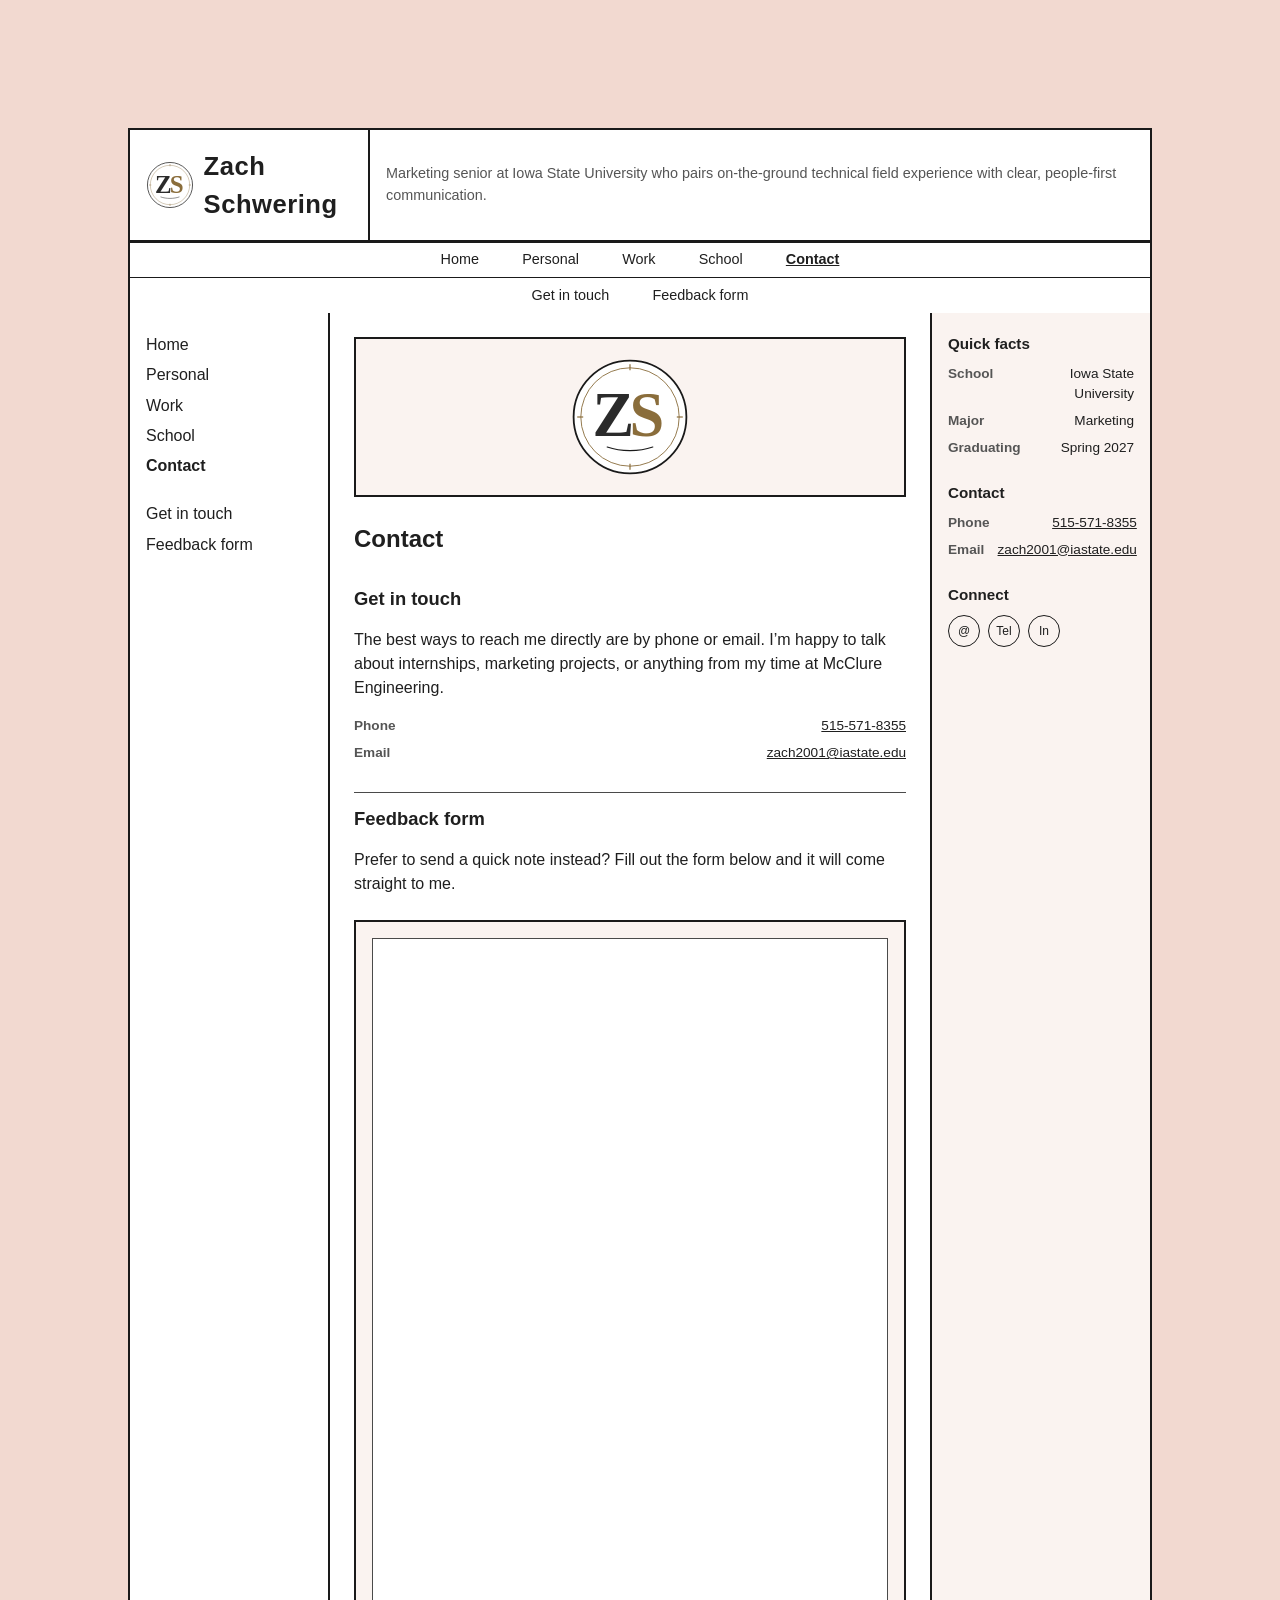
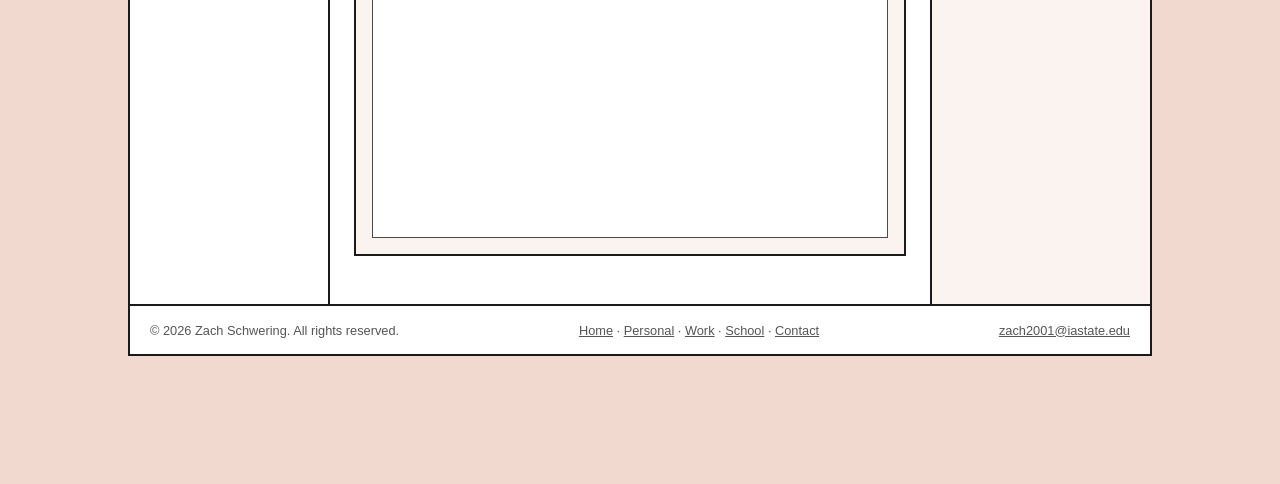
==== contact.html @ d045454f "Update and rename Contact.html to contact.html" ====
<!DOCTYPE html>
<html lang="en">
<head>
<meta charset="UTF-8">
<meta name="viewport" content="width=device-width, initial-scale=1.0">
<title>Contact &mdash; Zach Schwering</title>
<meta name="description" content="Contact Zach Schwering, Marketing senior at Iowa State University, or leave feedback via the form below.">
<link rel="icon" href="./assets/zs-monogram.svg" type="image/svg+xml">
<link rel="stylesheet" href="./style.css">
</head>
<body>

<div class="page-frame">
  <div class="layout">

    <header class="site-header">
      <div class="logo"><svg class="logo-mark" viewBox="0 0 200 200" role="img" aria-label="ZS monogram logo" xmlns="http://www.w3.org/2000/svg"><circle cx="100" cy="100" r="94" fill="#ffffff" stroke="#1a1a1a" stroke-width="3"/><circle cx="100" cy="100" r="82" fill="none" stroke="#8a6d3b" stroke-width="1.5"/><line x1="100" y1="12" x2="100" y2="22" stroke="#8a6d3b" stroke-width="2"/><line x1="100" y1="178" x2="100" y2="188" stroke="#8a6d3b" stroke-width="2"/><line x1="12" y1="100" x2="22" y2="100" stroke="#8a6d3b" stroke-width="2"/><line x1="178" y1="100" x2="188" y2="100" stroke="#8a6d3b" stroke-width="2"/><text x="72" y="132" font-family="Georgia, 'Times New Roman', serif" font-size="104" font-weight="700" fill="#1a1a1a" opacity="0.92" text-anchor="middle">Z</text><text x="128" y="132" font-family="Georgia, 'Times New Roman', serif" font-size="104" font-weight="700" fill="#8a6d3b" text-anchor="middle">S</text><path d="M62,150 C85,158 115,158 138,150" fill="none" stroke="#1a1a1a" stroke-width="2" stroke-linecap="round"/></svg> Zach Schwering</div>
      <div class="info-graphic">
        Marketing senior at Iowa State University who pairs on-the-ground
        technical field experience with clear, people-first communication.
      </div>
    </header>

    <nav class="primary-nav" data-nav="primary" aria-label="Primary"></nav>
    <nav class="secondary-nav" data-nav="secondary" aria-label="Secondary"></nav>

    <div class="content-row">

      <aside class="nav-rail">
        <nav data-nav="rail-primary" aria-label="Primary, sidebar"></nav>
        <nav data-nav="rail-secondary" aria-label="Secondary, sidebar"></nav>
      </aside>

      <main class="main-content">
        <div class="hero-image"><svg class="hero-mark" viewBox="0 0 200 200" role="img" aria-label="ZS monogram" xmlns="http://www.w3.org/2000/svg"><circle cx="100" cy="100" r="94" fill="#ffffff" stroke="#1a1a1a" stroke-width="3"/><circle cx="100" cy="100" r="82" fill="none" stroke="#8a6d3b" stroke-width="1.5"/><line x1="100" y1="12" x2="100" y2="22" stroke="#8a6d3b" stroke-width="2"/><line x1="100" y1="178" x2="100" y2="188" stroke="#8a6d3b" stroke-width="2"/><line x1="12" y1="100" x2="22" y2="100" stroke="#8a6d3b" stroke-width="2"/><line x1="178" y1="100" x2="188" y2="100" stroke="#8a6d3b" stroke-width="2"/><text x="72" y="132" font-family="Georgia, 'Times New Roman', serif" font-size="104" font-weight="700" fill="#1a1a1a" opacity="0.92" text-anchor="middle">Z</text><text x="128" y="132" font-family="Georgia, 'Times New Roman', serif" font-size="104" font-weight="700" fill="#8a6d3b" text-anchor="middle">S</text><path d="M62,150 C85,158 115,158 138,150" fill="none" stroke="#1a1a1a" stroke-width="2" stroke-linecap="round"/></svg></div>

        <h1>Contact</h1>

        <h2 id="contact-info">Get in touch</h2>
        <p>
          The best ways to reach me directly are by phone or email. I&rsquo;m
          happy to talk about internships, marketing projects, or anything
          from my time at McClure Engineering.
        </p>
        <dl class="fact-list">
          <dt>Phone</dt><dd><a href="tel:+15155718355">515&#8209;571&#8209;8355</a></dd>
          <dt>Email</dt><dd><a href="mailto:zach2001@iastate.edu">zach2001@iastate.edu</a></dd>
        </dl>

        <h2 id="feedback-form">Feedback form</h2>
        <p>
          Prefer to send a quick note instead? Fill out the form below and
          it will come straight to me.
        </p>

        <!--
          Embedded Google Form.
          Replace the src below with your own form's embed link:
          Google Forms > Send > the "<>" embed tab > copy the iframe src URL.
          Before publishing, in Form Settings > Responses, turn OFF
          "Restrict to users in [org]" and confirm access is set to
          "Anyone with the link" so it loads for visitors who are not
          signed in.
        -->
        <div class="form-embed">
          <iframe
            src="https://docs.google.com/forms/d/e/1FAIpQLSf_REPLACE_WITH_YOUR_FORM_ID/viewform?embedded=true"
            title="Contact feedback form"
            loading="lazy">
            Loading&hellip;
          </iframe>
        </div>
      </main>

      <aside class="sticky-rail">
        <section>
          <h2>Quick facts</h2>
          <dl class="fact-list">
            <dt>School</dt><dd>Iowa State University</dd>
            <dt>Major</dt><dd>Marketing</dd>
            <dt>Graduating</dt><dd>Spring 2027</dd>
          </dl>
        </section>
        <section>
          <h2>Contact</h2>
          <dl class="fact-list">
            <dt>Phone</dt><dd><a href="tel:+15155718355">515&#8209;571&#8209;8355</a></dd>
            <dt>Email</dt><dd><a href="mailto:zach2001@iastate.edu">zach2001@iastate.edu</a></dd>
          </dl>
        </section>
        <section>
          <h2>Connect</h2>
          <div class="social-icons">
            <a href="mailto:zach2001@iastate.edu" aria-label="Email">@</a>
            <a href="tel:+15155718355" aria-label="Phone">Tel</a>
            <a href="#" aria-label="LinkedIn">In</a>
          </div>
        </section>
      </aside>

    </div>

    <footer class="site-footer">
      <span>&copy; <span id="year"></span> Zach Schwering. All rights reserved.</span>
      <span><a href="index.html">Home</a> &middot; <a href="person.html">Personal</a> &middot; <a href="work.html">Work</a> &middot; <a href="school.html">School</a> &middot; <a href="contact.html">Contact</a></span>
      <span><a href="mailto:zach2001@iastate.edu">zach2001@iastate.edu</a></span>
    </footer>

  </div>
</div>

<script src="./nav.js"></script>
<script>
  document.getElementById("year").textContent = new Date().getFullYear();
</script>
</body>
</html>
---- style.css ----
/* =========================================================
   Wireframe-style layout
   - Faded salmon page background
   - 10% margin on every edge (the "body or background area")
   - Boxed layout matching: logo/infographic header, primary +
     secondary nav bars, left nav rail, hero + main content,
     right "sticky content" rail, footer
   ========================================================= */

:root {
  --salmon-bg: #f2d9d0;       /* faded salmon page background */
  --panel-bg: #ffffff;        /* content boxes */
  --line: #1a1a1a;            /* wireframe-style black rules */
  --line-soft: #4a4a4a;
  --text: #1f1f1f;
  --text-muted: #555555;
  --sticky-bg: #faf3f0;

  --edge-margin: 10%;         /* margin on each edge, as requested */
  --header-h-logo: 110px;
  --nav-h: 34px;
}

* {
  box-sizing: border-box;
}

html, body {
  margin: 0;
  padding: 0;
}

body {
  background-color: var(--salmon-bg);
  color: var(--text);
  font-family: "Helvetica Neue", Arial, sans-serif;
  line-height: 1.5;
  min-height: 100vh;
}

/* ---------------------------------------------------------
   Outer frame: 10% margin on every edge. Everything the
   wireframe labelled "Body or background area" is simply
   the visible --salmon-bg showing through this margin.
   --------------------------------------------------------- */
.page-frame {
  margin: var(--edge-margin);
  min-height: 80vh;
}

/* The bordered wireframe box itself */
.layout {
  border: 2px solid var(--line);
  background: var(--panel-bg);
  display: flex;
  flex-direction: column;
  min-height: 100%;
}

/* ---------------------------------------------------------
   Header: logo (left) + informational graphic (right),
   then primary nav row, then secondary nav row
   --------------------------------------------------------- */
.site-header {
  display: grid;
  grid-template-columns: 240px 1fr;
  border-bottom: 2px solid var(--line);
}

.logo {
  display: flex;
  align-items: center;
  justify-content: center;
  gap: 0.6rem;
  border-right: 2px solid var(--line);
  font-size: 1.6rem;
  font-weight: 700;
  letter-spacing: 0.02em;
  min-height: var(--header-h-logo);
  padding: 0.5rem 1rem;
}

.logo-mark {
  width: 48px;
  height: 48px;
  flex: none;
}

.info-graphic {
  display: flex;
  align-items: center;
  padding: 0.75rem 1rem;
  font-size: 0.9rem;
  color: var(--text-muted);
}

.primary-nav,
.secondary-nav {
  border-top: 1px solid var(--line);
  min-height: var(--nav-h);
}

.primary-nav ul,
.secondary-nav ul {
  list-style: none;
  margin: 0;
  padding: 0;
  display: flex;
  justify-content: center;
  gap: 1.5rem;
  flex-wrap: wrap;
}

.primary-nav a,
.secondary-nav a {
  display: block;
  padding: 0.4rem 0.6rem;
  color: var(--text);
  text-decoration: none;
  font-size: 0.9rem;
  border-radius: 3px;
  transition: background-color 0.15s ease, color 0.15s ease;
}

.primary-nav a:hover,
.secondary-nav a:hover,
.primary-nav a:focus-visible,
.secondary-nav a:focus-visible {
  background-color: var(--line);
  color: #ffffff;
  outline: none;
}

.primary-nav a[aria-current="page"],
.secondary-nav a[aria-current="page"] {
  font-weight: 700;
  text-decoration: underline;
}

.secondary-nav {
  font-size: 0.85rem;
  color: var(--text-muted);
}

/* ---------------------------------------------------------
   Body row: left nav rail / main content / sticky rail
   --------------------------------------------------------- */
.content-row {
  display: grid;
  grid-template-columns: 200px 1fr 220px;
  flex: 1;
}

.nav-rail {
  border-right: 2px solid var(--line);
  padding: 1.25rem 1rem;
}

.nav-rail h2 {
  font-size: 1rem;
  margin: 0 0 0.5rem;
}

.nav-rail nav + nav {
  margin-top: 1.5rem;
}

.nav-rail ul {
  list-style: none;
  margin: 0;
  padding: 0;
}

.nav-rail li + li {
  margin-top: 0.4rem;
}

.nav-rail a {
  color: var(--text);
  text-decoration: none;
}

.nav-rail a:hover,
.nav-rail a:focus-visible {
  text-decoration: underline;
}

.nav-rail a[aria-current="page"] {
  font-weight: 700;
}

/* Main content column */
.main-content {
  padding: 1.5rem;
  min-width: 0; /* allow grid child to shrink */
}

.hero-image {
  border: 2px solid var(--line);
  min-height: 160px;
  display: flex;
  align-items: center;
  justify-content: center;
  color: var(--text-muted);
  margin-bottom: 1.5rem;
  overflow: hidden;
  background: var(--sticky-bg);
}

.hero-mark {
  width: 120px;
  height: 120px;
}

.main-content h1 {
  font-size: 1.5rem;
  margin: 0 0 0.75rem;
}

.main-content p {
  max-width: 65ch;
  color: var(--text);
}

/* Right sticky rail: news, adverts, offers, site info, social */
.sticky-rail {
  border-left: 2px solid var(--line);
  background: var(--sticky-bg);
  padding: 1.25rem 1rem;
}

.sticky-rail section + section {
  margin-top: 1.5rem;
}

.sticky-rail h2 {
  font-size: 0.95rem;
  margin: 0 0 0.5rem;
}

.sticky-rail ul {
  list-style: none;
  margin: 0;
  padding: 0;
  font-size: 0.85rem;
}

.sticky-rail li + li {
  margin-top: 0.35rem;
}

.social-icons {
  display: flex;
  gap: 0.5rem;
  flex-wrap: wrap;
}

.social-icons a {
  width: 32px;
  height: 32px;
  border: 1px solid var(--line);
  border-radius: 50%;
  display: flex;
  align-items: center;
  justify-content: center;
  font-size: 0.75rem;
  color: var(--text);
  text-decoration: none;
  transition: background-color 0.15s ease, color 0.15s ease;
}

.social-icons a:hover,
.social-icons a:focus-visible {
  background-color: var(--line);
  color: #ffffff;
  outline: none;
}

/* Quick facts / contact list used in the sticky rail */
.fact-list {
  display: grid;
  grid-template-columns: auto 1fr;
  column-gap: 0.5rem;
  row-gap: 0.4rem;
  margin: 0;
  padding: 0;
  font-size: 0.85rem;
}

.fact-list dt {
  color: var(--text-muted);
  font-weight: 600;
  margin: 0;
}

.fact-list dd {
  margin: 0;
  text-align: right;
}

.fact-list a {
  color: var(--text);
}

/* Skill / strength tags */
.tag-list {
  display: flex;
  flex-wrap: wrap;
  gap: 0.5rem;
  list-style: none;
  margin: 1rem 0 0;
  padding: 0;
}

.tag-list li {
  border: 1px solid var(--line);
  padding: 0.25rem 0.6rem;
  font-size: 0.8rem;
  background: var(--sticky-bg);
}

/* Simple section heading rule used within main content */
.main-content h2 {
  font-size: 1.15rem;
  margin: 1.75rem 0 0.5rem;
  padding-top: 0.75rem;
  border-top: 1px solid var(--line-soft);
}

.main-content h2:first-of-type {
  border-top: none;
  padding-top: 0;
}

.timeline {
  margin: 0;
  padding: 0;
  list-style: none;
}

.timeline li {
  padding: 0.6rem 0;
  border-bottom: 1px solid var(--line-soft);
}

.timeline li:last-child {
  border-bottom: none;
}

.timeline .role {
  font-weight: 700;
}

.timeline .meta {
  display: block;
  font-size: 0.8rem;
  color: var(--text-muted);
}

/* ---------------------------------------------------------
   Footer
   --------------------------------------------------------- */
.site-footer {
  border-top: 2px solid var(--line);
  padding: 0.9rem 1.25rem;
  font-size: 0.8rem;
  color: var(--text-muted);
  display: flex;
  justify-content: space-between;
  flex-wrap: wrap;
  gap: 0.5rem;
}

.site-footer a {
  color: var(--text-muted);
}

/* ---------------------------------------------------------
   Mobile nav toggle (used by nav.js)
   --------------------------------------------------------- */
.nav-toggle {
  display: none;
  border: 1px solid var(--line);
  background: var(--panel-bg);
  padding: 0.4rem 0.75rem;
  font-size: 0.9rem;
  cursor: pointer;
  transition: background-color 0.15s ease, color 0.15s ease;
}

.nav-toggle:hover,
.nav-toggle:focus-visible {
  background-color: var(--line);
  color: #ffffff;
  outline: none;
}

/* ---------------------------------------------------------
   Embedded Google Form
   --------------------------------------------------------- */
.form-embed {
  border: 2px solid var(--line);
  background: var(--sticky-bg);
  padding: 1rem;
  margin: 1.5rem 0;
}

.form-embed iframe {
  width: 100%;
  min-height: 900px;
  border: 1px solid var(--line-soft);
  background: #ffffff;
  display: block;
}

/* ---------------------------------------------------------
   Responsive: collapse the three-column layout on narrow
   screens, stack the header, and turn nav lists into a
   toggled mobile menu (see nav.js for the toggle behavior)
   --------------------------------------------------------- */
@media (max-width: 900px) {
  :root {
    --edge-margin: 4%;
  }

  .content-row {
    grid-template-columns: 1fr;
  }

  .nav-rail,
  .sticky-rail {
    border-right: none;
    border-left: none;
    border-top: 2px solid var(--line);
  }

  .site-header {
    grid-template-columns: 1fr;
  }

  .logo {
    border-right: none;
    border-bottom: 2px solid var(--line);
  }

  .nav-toggle {
    display: block;
    margin: 0.5rem auto;
  }

  .primary-nav ul,
  .secondary-nav ul {
    display: none;
    flex-direction: column;
    align-items: center;
    padding: 0.5rem 0;
  }

  .primary-nav.is-open ul,
  .secondary-nav.is-open ul {
    display: flex;
  }
}
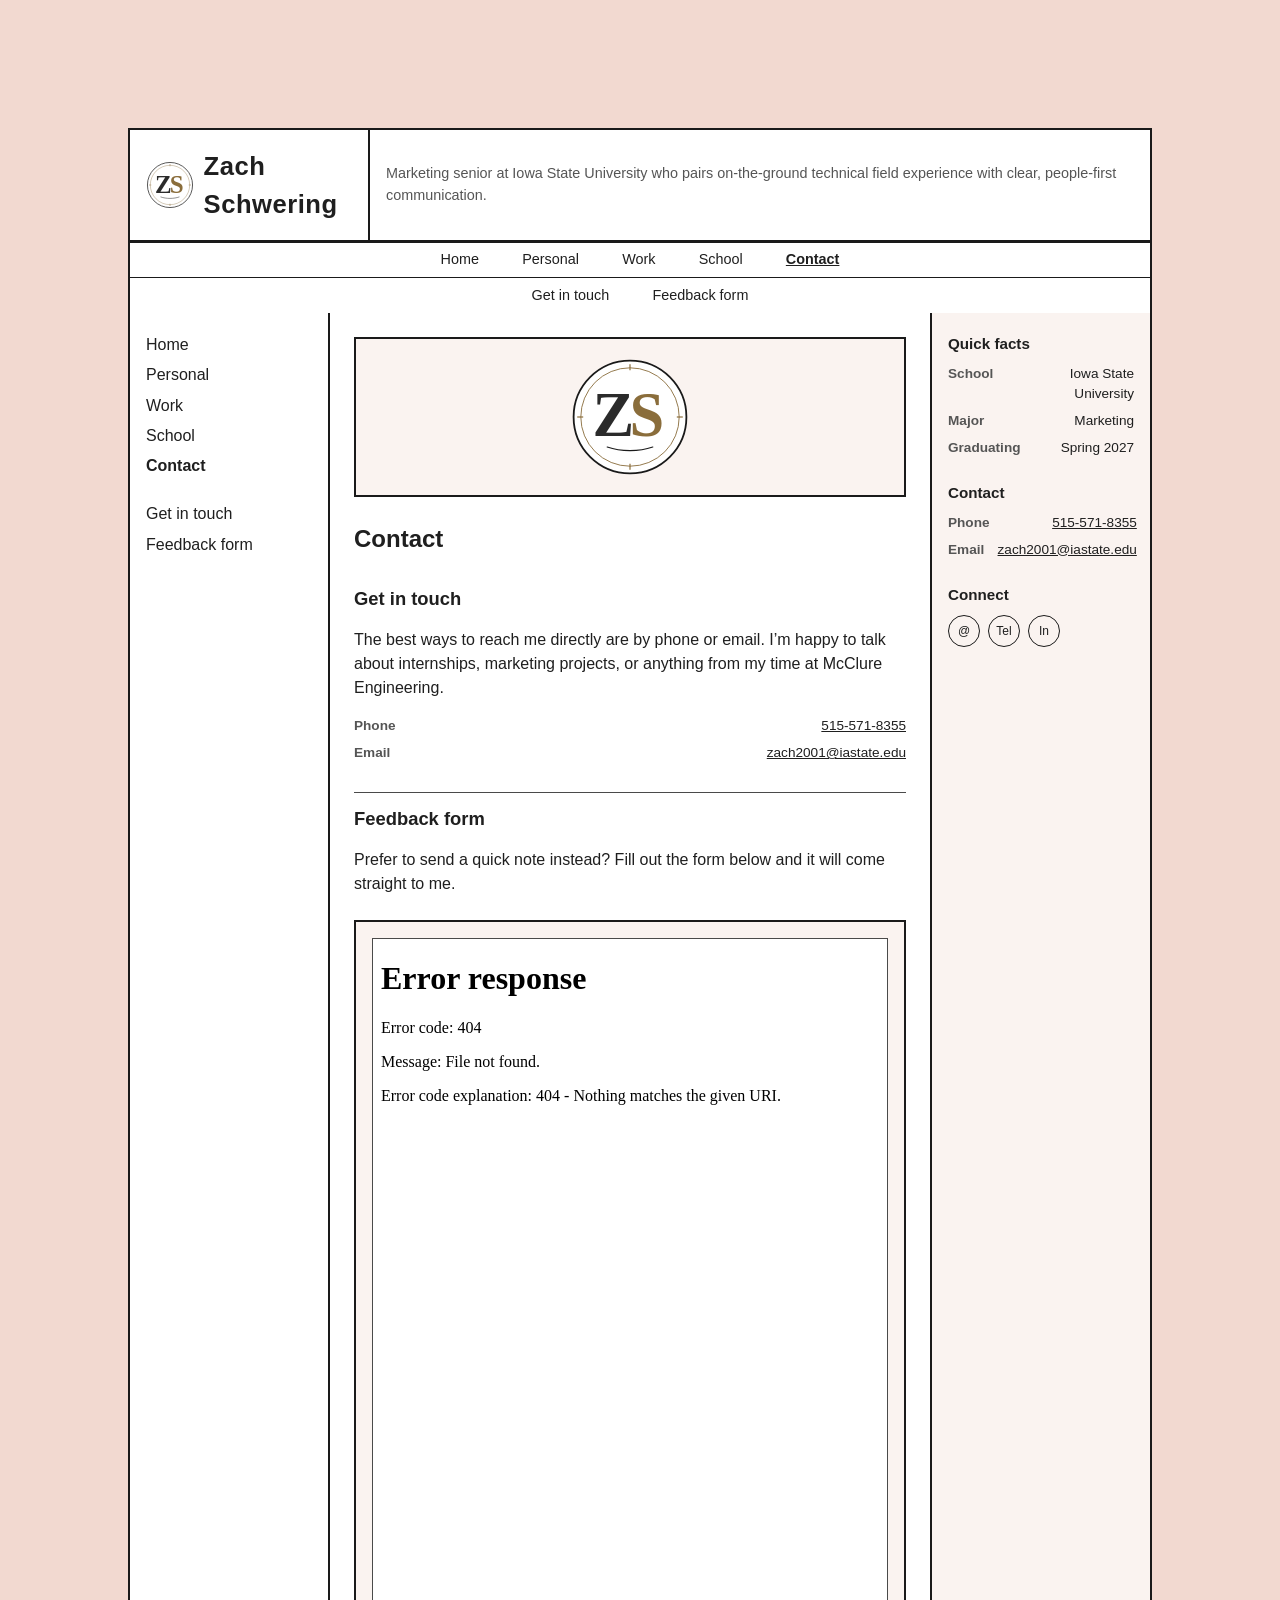
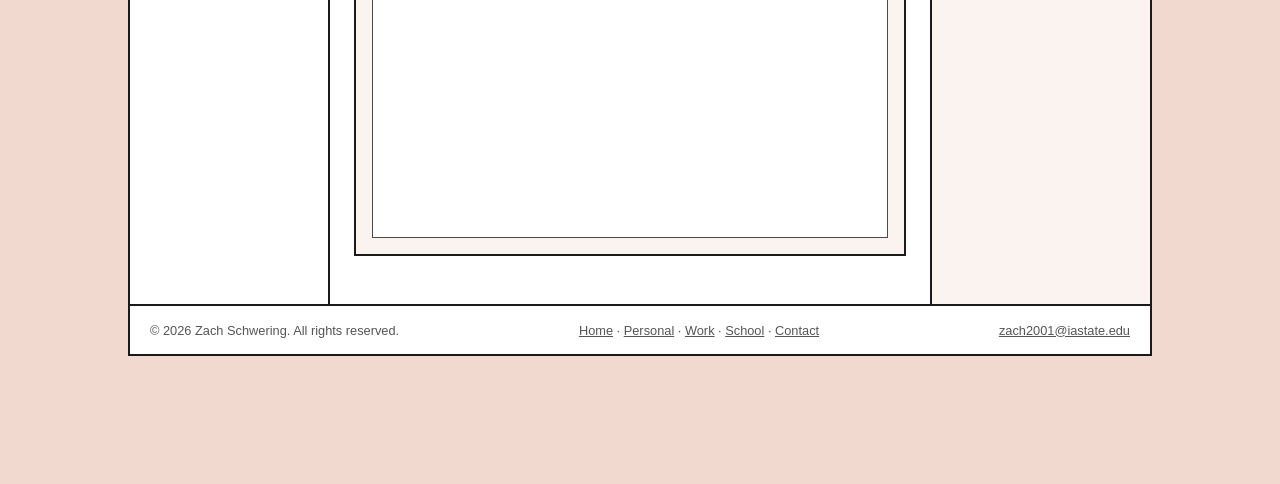
==== commit 3277a1ee: "Update contact.html" ====
--- a/contact.html
+++ b/contact.html
@@ -64,7 +64,7 @@
         -->
         <div class="form-embed">
           <iframe
-            src="https://docs.google.com/forms/d/e/1FAIpQLSf_REPLACE_WITH_YOUR_FORM_ID/viewform?embedded=true"
+            src="<https://docs.google.com/forms/d/e/1FAIpQLSeIeLna8ueIe1Ol3CAgbMucSbO8HrOFRADkz1ITKp4BqK-JnQ/viewform?embedded=true"
             title="Contact feedback form"
             loading="lazy">
             Loading&hellip;
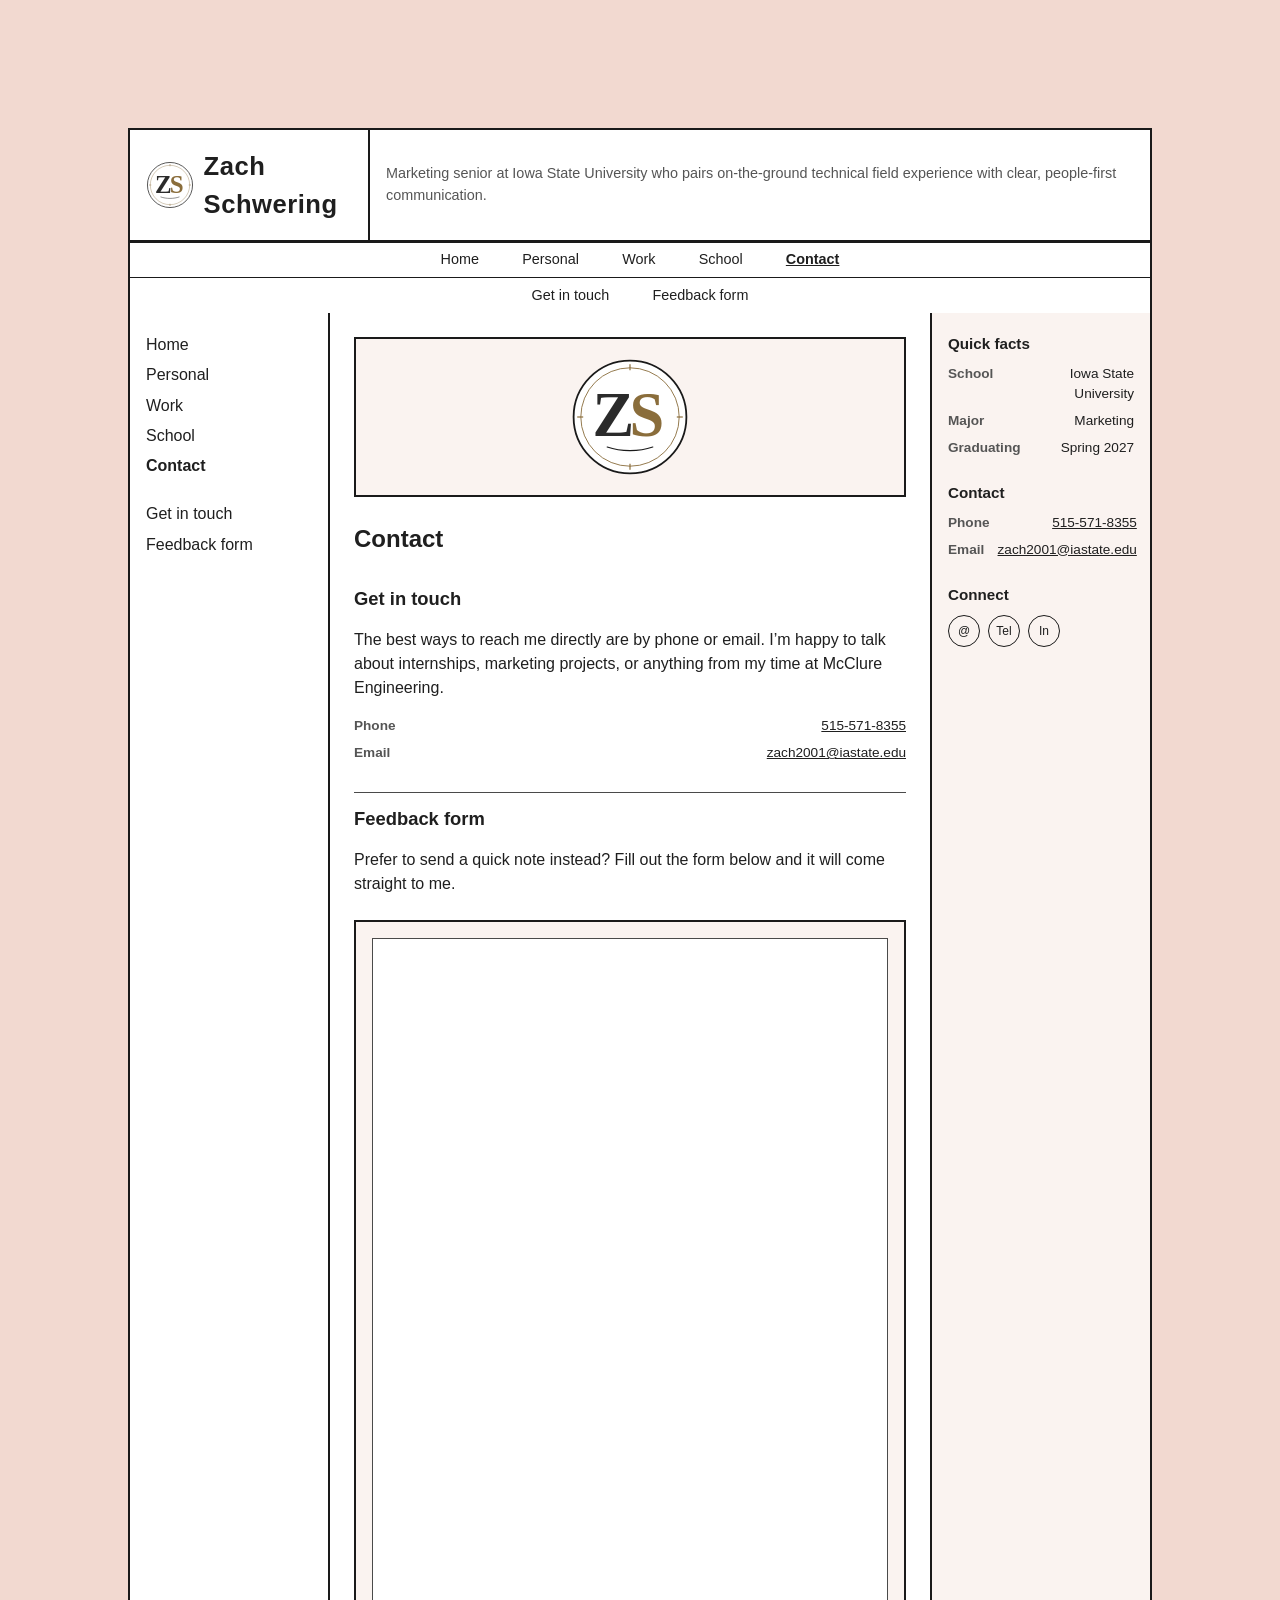
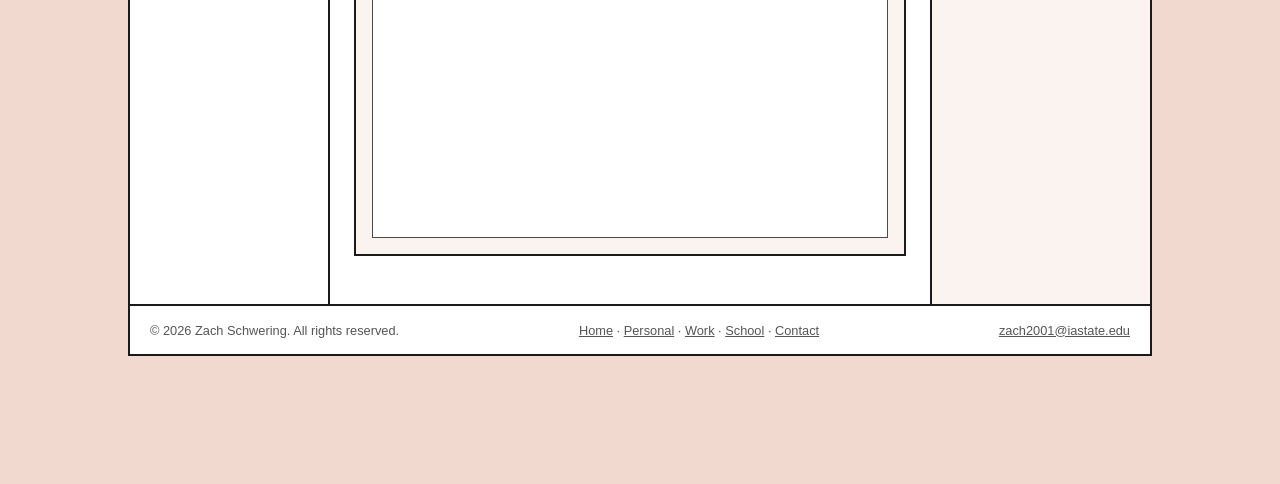
==== commit d02291b5: "Update contact.html" ====
--- a/contact.html
+++ b/contact.html
@@ -64,7 +64,7 @@
         -->
         <div class="form-embed">
           <iframe
-            src="<https://docs.google.com/forms/d/e/1FAIpQLSeIeLna8ueIe1Ol3CAgbMucSbO8HrOFRADkz1ITKp4BqK-JnQ/viewform?embedded=true"
+            src="https://docs.google.com/forms/d/e/1FAIpQLSeIeLna8ueIe1Ol3CAgbMucSbO8HrOFRADkz1ITKp4BqK-JnQ/viewform?embedded=true"
             title="Contact feedback form"
             loading="lazy">
             Loading&hellip;
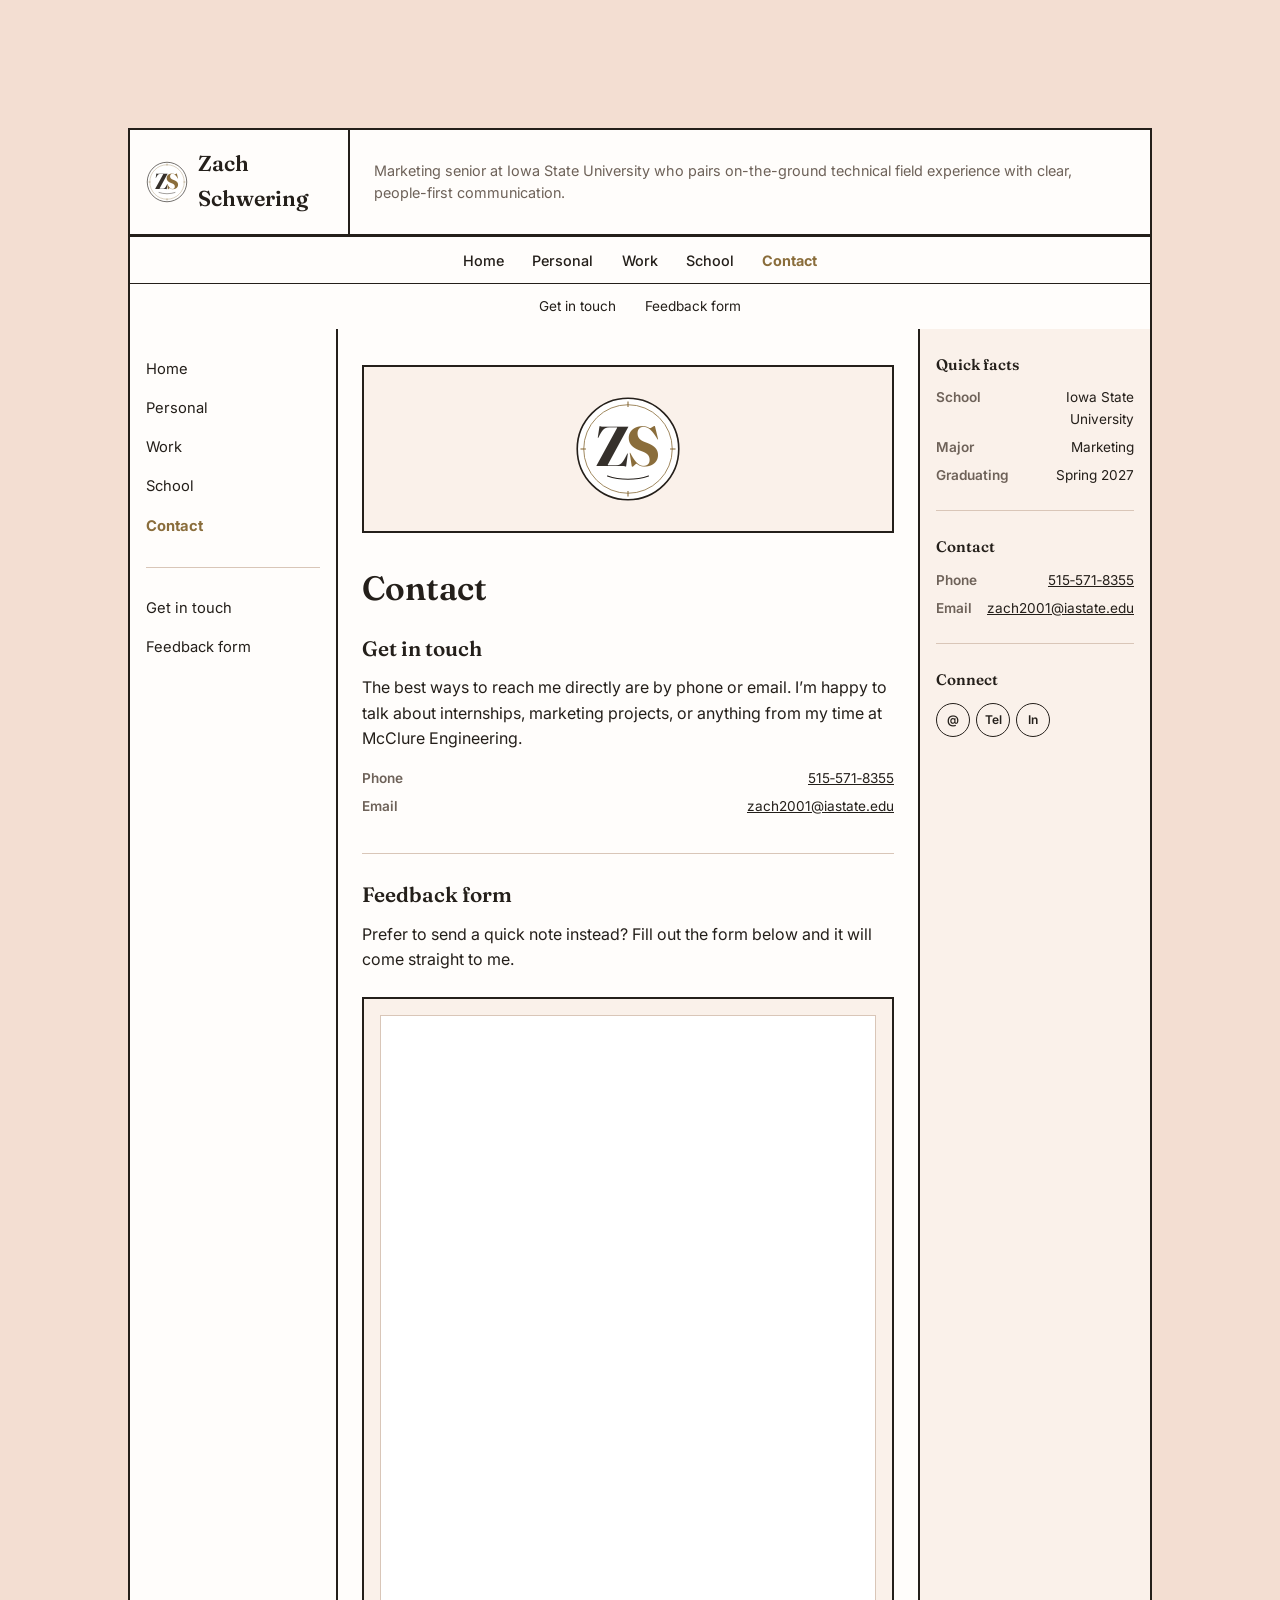
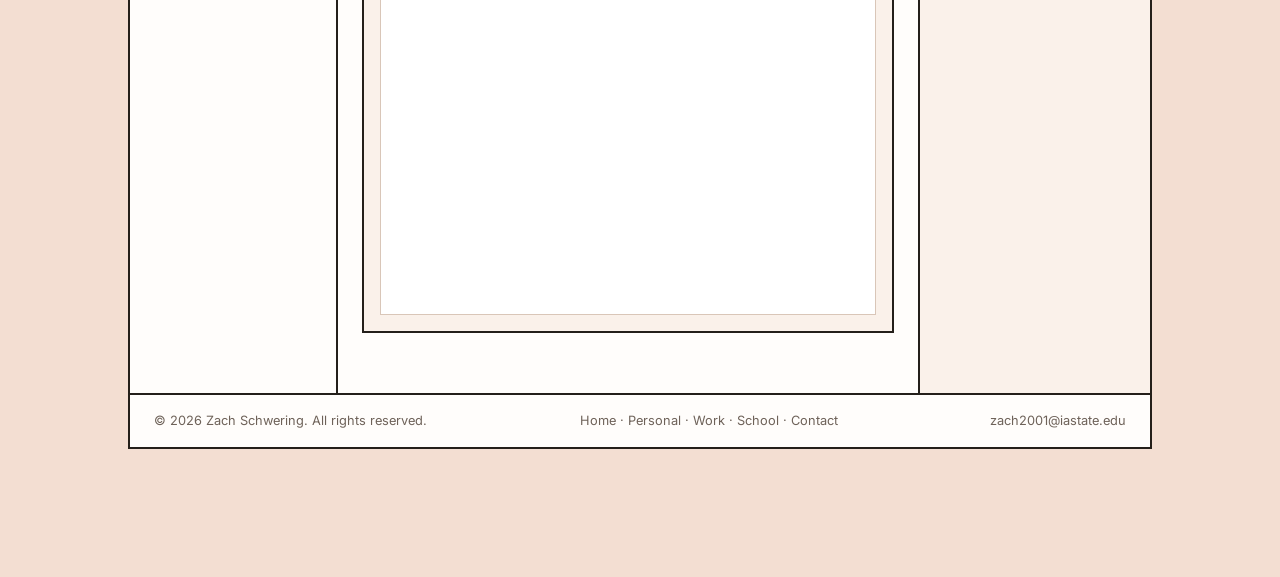
==== commit b1e84a7c: "Update contact.html" ====
--- a/contact.html
+++ b/contact.html
@@ -6,6 +6,9 @@
 <title>Contact &mdash; Zach Schwering</title>
 <meta name="description" content="Contact Zach Schwering, Marketing senior at Iowa State University, or leave feedback via the form below.">
 <link rel="icon" href="./assets/zs-monogram.svg" type="image/svg+xml">
+<link rel="preconnect" href="https://fonts.googleapis.com">
+<link rel="preconnect" href="https://fonts.gstatic.com" crossorigin>
+<link href="https://fonts.googleapis.com/css2?family=Fraunces:opsz,wght@9..144,500;9..144,600;9..144,700&family=Inter:wght@400;500;600;700&display=swap" rel="stylesheet">
 <link rel="stylesheet" href="./style.css">
 </head>
 <body>
@@ -14,7 +17,7 @@
   <div class="layout">
 
     <header class="site-header">
-      <div class="logo"><svg class="logo-mark" viewBox="0 0 200 200" role="img" aria-label="ZS monogram logo" xmlns="http://www.w3.org/2000/svg"><circle cx="100" cy="100" r="94" fill="#ffffff" stroke="#1a1a1a" stroke-width="3"/><circle cx="100" cy="100" r="82" fill="none" stroke="#8a6d3b" stroke-width="1.5"/><line x1="100" y1="12" x2="100" y2="22" stroke="#8a6d3b" stroke-width="2"/><line x1="100" y1="178" x2="100" y2="188" stroke="#8a6d3b" stroke-width="2"/><line x1="12" y1="100" x2="22" y2="100" stroke="#8a6d3b" stroke-width="2"/><line x1="178" y1="100" x2="188" y2="100" stroke="#8a6d3b" stroke-width="2"/><text x="72" y="132" font-family="Georgia, 'Times New Roman', serif" font-size="104" font-weight="700" fill="#1a1a1a" opacity="0.92" text-anchor="middle">Z</text><text x="128" y="132" font-family="Georgia, 'Times New Roman', serif" font-size="104" font-weight="700" fill="#8a6d3b" text-anchor="middle">S</text><path d="M62,150 C85,158 115,158 138,150" fill="none" stroke="#1a1a1a" stroke-width="2" stroke-linecap="round"/></svg> Zach Schwering</div>
+      <div class="logo"><svg class="logo-mark" viewBox="0 0 200 200" role="img" aria-label="ZS monogram logo" xmlns="http://www.w3.org/2000/svg"><circle cx="100" cy="100" r="94" fill="#ffffff" stroke="#241f1a" stroke-width="3"/><circle cx="100" cy="100" r="82" fill="none" stroke="#8a6d3b" stroke-width="1.5"/><line x1="100" y1="12" x2="100" y2="22" stroke="#8a6d3b" stroke-width="2"/><line x1="100" y1="178" x2="100" y2="188" stroke="#8a6d3b" stroke-width="2"/><line x1="12" y1="100" x2="22" y2="100" stroke="#8a6d3b" stroke-width="2"/><line x1="178" y1="100" x2="188" y2="100" stroke="#8a6d3b" stroke-width="2"/><text x="72" y="132" font-family="'Fraunces', Georgia, serif" font-size="104" font-weight="700" fill="#241f1a" opacity="0.92" text-anchor="middle">Z</text><text x="128" y="132" font-family="'Fraunces', Georgia, serif" font-size="104" font-weight="700" fill="#8a6d3b" text-anchor="middle">S</text><path d="M62,150 C85,158 115,158 138,150" fill="none" stroke="#241f1a" stroke-width="2" stroke-linecap="round"/></svg> Zach Schwering</div>
       <div class="info-graphic">
         Marketing senior at Iowa State University who pairs on-the-ground
         technical field experience with clear, people-first communication.
@@ -32,7 +35,7 @@
       </aside>
 
       <main class="main-content">
-        <div class="hero-image"><svg class="hero-mark" viewBox="0 0 200 200" role="img" aria-label="ZS monogram" xmlns="http://www.w3.org/2000/svg"><circle cx="100" cy="100" r="94" fill="#ffffff" stroke="#1a1a1a" stroke-width="3"/><circle cx="100" cy="100" r="82" fill="none" stroke="#8a6d3b" stroke-width="1.5"/><line x1="100" y1="12" x2="100" y2="22" stroke="#8a6d3b" stroke-width="2"/><line x1="100" y1="178" x2="100" y2="188" stroke="#8a6d3b" stroke-width="2"/><line x1="12" y1="100" x2="22" y2="100" stroke="#8a6d3b" stroke-width="2"/><line x1="178" y1="100" x2="188" y2="100" stroke="#8a6d3b" stroke-width="2"/><text x="72" y="132" font-family="Georgia, 'Times New Roman', serif" font-size="104" font-weight="700" fill="#1a1a1a" opacity="0.92" text-anchor="middle">Z</text><text x="128" y="132" font-family="Georgia, 'Times New Roman', serif" font-size="104" font-weight="700" fill="#8a6d3b" text-anchor="middle">S</text><path d="M62,150 C85,158 115,158 138,150" fill="none" stroke="#1a1a1a" stroke-width="2" stroke-linecap="round"/></svg></div>
+        <div class="hero-image"><svg class="hero-mark" viewBox="0 0 200 200" role="img" aria-label="ZS monogram" xmlns="http://www.w3.org/2000/svg"><circle cx="100" cy="100" r="94" fill="#ffffff" stroke="#241f1a" stroke-width="3"/><circle cx="100" cy="100" r="82" fill="none" stroke="#8a6d3b" stroke-width="1.5"/><line x1="100" y1="12" x2="100" y2="22" stroke="#8a6d3b" stroke-width="2"/><line x1="100" y1="178" x2="100" y2="188" stroke="#8a6d3b" stroke-width="2"/><line x1="12" y1="100" x2="22" y2="100" stroke="#8a6d3b" stroke-width="2"/><line x1="178" y1="100" x2="188" y2="100" stroke="#8a6d3b" stroke-width="2"/><text x="72" y="132" font-family="'Fraunces', Georgia, serif" font-size="104" font-weight="700" fill="#241f1a" opacity="0.92" text-anchor="middle">Z</text><text x="128" y="132" font-family="'Fraunces', Georgia, serif" font-size="104" font-weight="700" fill="#8a6d3b" text-anchor="middle">S</text><path d="M62,150 C85,158 115,158 138,150" fill="none" stroke="#241f1a" stroke-width="2" stroke-linecap="round"/></svg></div>
 
         <h1>Contact</h1>
 
--- a/style.css
+++ b/style.css
@@ -1,24 +1,40 @@
 /* =========================================================
-   Wireframe-style layout
-   - Faded salmon page background
-   - 10% margin on every edge (the "body or background area")
+   Wireframe-style layout — refined pass
+   - Faded salmon page background, 10% margin on every edge
    - Boxed layout matching: logo/infographic header, primary +
      secondary nav bars, left nav rail, hero + main content,
      right "sticky content" rail, footer
+   - One consistent bronze accent thread ties the monogram,
+     hovers, and small structural marks together
    ========================================================= */
 
 :root {
-  --salmon-bg: #f2d9d0;       /* faded salmon page background */
-  --panel-bg: #ffffff;        /* content boxes */
-  --line: #1a1a1a;            /* wireframe-style black rules */
-  --line-soft: #4a4a4a;
-  --text: #1f1f1f;
-  --text-muted: #555555;
-  --sticky-bg: #faf3f0;
-
+  /* Palette */
+  --salmon-bg: #f3ded2;       /* faded salmon page background */
+  --panel-bg: #fffdfb;        /* warm paper white, content boxes */
+  --sticky-bg: #faf1ea;       /* slightly warmer panel for the side rail */
+  --ink: #241f1a;             /* warm near-black — structure + body text */
+  --ink-soft: #6e6259;        /* muted secondary text */
+  --rule-soft: #d9c6b8;       /* hairline dividers */
+  --accent: #8a6d3b;          /* the one accent color — bronze, from the monogram */
+  --accent-soft: #efe2ce;     /* tinted accent background for chips/tags */
+  --on-accent: #fffdfb;       /* text color on top of a filled accent */
+
+  /* Type */
+  --font-display: "Fraunces", Georgia, "Times New Roman", serif;
+  --font-body: "Inter", -apple-system, BlinkMacSystemFont, "Segoe UI", sans-serif;
+
+  /* Layout */
   --edge-margin: 10%;         /* margin on each edge, as requested */
-  --header-h-logo: 110px;
-  --nav-h: 34px;
+  --header-h-logo: 104px;
+  --nav-h: 38px;
+
+  /* Spacing scale */
+  --sp-1: 0.375rem;
+  --sp-2: 0.625rem;
+  --sp-3: 1rem;
+  --sp-4: 1.5rem;
+  --sp-5: 2.25rem;
 }
 
 * {
@@ -32,25 +48,26 @@
 
 body {
   background-color: var(--salmon-bg);
-  color: var(--text);
-  font-family: "Helvetica Neue", Arial, sans-serif;
-  line-height: 1.5;
+  color: var(--ink);
+  font-family: var(--font-body);
+  font-size: 16px;
+  line-height: 1.6;
   min-height: 100vh;
-}
-
-/* ---------------------------------------------------------
-   Outer frame: 10% margin on every edge. Everything the
-   wireframe labelled "Body or background area" is simply
-   the visible --salmon-bg showing through this margin.
+  -webkit-font-smoothing: antialiased;
+}
+
+/* ---------------------------------------------------------
+   Outer frame: 10% margin on every edge. The salmon
+   background showing through this margin is the wireframe's
+   original "body or background area."
    --------------------------------------------------------- */
 .page-frame {
   margin: var(--edge-margin);
   min-height: 80vh;
 }
 
-/* The bordered wireframe box itself */
 .layout {
-  border: 2px solid var(--line);
+  border: 2px solid var(--ink);
   background: var(--panel-bg);
   display: flex;
   flex-direction: column;
@@ -63,61 +80,66 @@
    --------------------------------------------------------- */
 .site-header {
   display: grid;
-  grid-template-columns: 240px 1fr;
-  border-bottom: 2px solid var(--line);
+  grid-template-columns: 220px 1fr;
+  border-bottom: 2px solid var(--ink);
 }
 
 .logo {
   display: flex;
   align-items: center;
   justify-content: center;
-  gap: 0.6rem;
-  border-right: 2px solid var(--line);
-  font-size: 1.6rem;
-  font-weight: 700;
-  letter-spacing: 0.02em;
+  gap: var(--sp-2);
+  border-right: 2px solid var(--ink);
+  font-family: var(--font-display);
+  font-size: 1.35rem;
+  font-weight: 600;
   min-height: var(--header-h-logo);
-  padding: 0.5rem 1rem;
+  padding: var(--sp-2) var(--sp-3);
 }
 
 .logo-mark {
-  width: 48px;
-  height: 48px;
+  width: 42px;
+  height: 42px;
   flex: none;
 }
 
 .info-graphic {
   display: flex;
   align-items: center;
-  padding: 0.75rem 1rem;
+  padding: var(--sp-3) var(--sp-4);
   font-size: 0.9rem;
-  color: var(--text-muted);
+  color: var(--ink-soft);
+  line-height: 1.55;
 }
 
 .primary-nav,
 .secondary-nav {
-  border-top: 1px solid var(--line);
+  border-top: 1px solid var(--ink);
   min-height: var(--nav-h);
+  display: flex;
+  align-items: center;
 }
 
 .primary-nav ul,
 .secondary-nav ul {
   list-style: none;
   margin: 0;
-  padding: 0;
+  padding: var(--sp-1) var(--sp-3);
   display: flex;
   justify-content: center;
-  gap: 1.5rem;
+  gap: var(--sp-1);
   flex-wrap: wrap;
+  width: 100%;
 }
 
 .primary-nav a,
 .secondary-nav a {
   display: block;
-  padding: 0.4rem 0.6rem;
-  color: var(--text);
+  padding: 0.35rem 0.7rem;
+  color: var(--ink);
   text-decoration: none;
   font-size: 0.9rem;
+  font-weight: 500;
   border-radius: 3px;
   transition: background-color 0.15s ease, color 0.15s ease;
 }
@@ -126,20 +148,25 @@
 .secondary-nav a:hover,
 .primary-nav a:focus-visible,
 .secondary-nav a:focus-visible {
-  background-color: var(--line);
-  color: #ffffff;
+  background-color: var(--accent);
+  color: var(--on-accent);
   outline: none;
 }
 
 .primary-nav a[aria-current="page"],
 .secondary-nav a[aria-current="page"] {
   font-weight: 700;
-  text-decoration: underline;
+  color: var(--accent);
 }
 
 .secondary-nav {
   font-size: 0.85rem;
-  color: var(--text-muted);
+  color: var(--ink-soft);
+}
+
+.secondary-nav a {
+  font-weight: 400;
+  font-size: 0.85rem;
 }
 
 /* ---------------------------------------------------------
@@ -147,22 +174,19 @@
    --------------------------------------------------------- */
 .content-row {
   display: grid;
-  grid-template-columns: 200px 1fr 220px;
+  grid-template-columns: 208px 1fr 232px;
   flex: 1;
 }
 
 .nav-rail {
-  border-right: 2px solid var(--line);
-  padding: 1.25rem 1rem;
-}
-
-.nav-rail h2 {
-  font-size: 1rem;
-  margin: 0 0 0.5rem;
+  border-right: 2px solid var(--ink);
+  padding: var(--sp-4) var(--sp-3);
 }
 
 .nav-rail nav + nav {
-  margin-top: 1.5rem;
+  margin-top: var(--sp-4);
+  padding-top: var(--sp-4);
+  border-top: 1px solid var(--rule-soft);
 }
 
 .nav-rail ul {
@@ -172,70 +196,102 @@
 }
 
 .nav-rail li + li {
-  margin-top: 0.4rem;
+  margin-top: var(--sp-1);
 }
 
 .nav-rail a {
-  color: var(--text);
+  display: block;
+  padding: 0.3rem 0.4rem;
+  margin: 0 -0.4rem;
+  border-radius: 3px;
+  color: var(--ink);
   text-decoration: none;
+  font-size: 0.92rem;
+  transition: background-color 0.15s ease, color 0.15s ease;
 }
 
 .nav-rail a:hover,
 .nav-rail a:focus-visible {
-  text-decoration: underline;
+  background-color: var(--accent-soft);
+  color: var(--accent);
+  outline: none;
 }
 
 .nav-rail a[aria-current="page"] {
   font-weight: 700;
+  color: var(--accent);
 }
 
 /* Main content column */
 .main-content {
-  padding: 1.5rem;
+  padding: var(--sp-5) var(--sp-4);
   min-width: 0; /* allow grid child to shrink */
 }
 
 .hero-image {
-  border: 2px solid var(--line);
-  min-height: 160px;
+  border: 2px solid var(--ink);
+  min-height: 168px;
   display: flex;
   align-items: center;
   justify-content: center;
-  color: var(--text-muted);
-  margin-bottom: 1.5rem;
+  margin-bottom: var(--sp-5);
   overflow: hidden;
   background: var(--sticky-bg);
 }
 
 .hero-mark {
-  width: 120px;
-  height: 120px;
+  width: 108px;
+  height: 108px;
 }
 
 .main-content h1 {
-  font-size: 1.5rem;
-  margin: 0 0 0.75rem;
+  font-family: var(--font-display);
+  font-size: 2.1rem;
+  font-weight: 600;
+  line-height: 1.15;
+  margin: 0 0 var(--sp-4);
 }
 
 .main-content p {
-  max-width: 65ch;
-  color: var(--text);
-}
-
-/* Right sticky rail: news, adverts, offers, site info, social */
+  max-width: 62ch;
+  color: var(--ink);
+  margin: 0 0 var(--sp-3);
+}
+
+.main-content h2 {
+  font-family: var(--font-display);
+  font-size: 1.3rem;
+  font-weight: 600;
+  margin: var(--sp-5) 0 var(--sp-2);
+  padding-top: var(--sp-4);
+  border-top: 1px solid var(--rule-soft);
+}
+
+.main-content h2:first-of-type {
+  border-top: none;
+  padding-top: 0;
+  margin-top: var(--sp-4);
+}
+
+/* Right sticky rail: contact, quick facts, connect */
 .sticky-rail {
-  border-left: 2px solid var(--line);
+  border-left: 2px solid var(--ink);
   background: var(--sticky-bg);
-  padding: 1.25rem 1rem;
+  padding: var(--sp-4) var(--sp-3);
 }
 
 .sticky-rail section + section {
-  margin-top: 1.5rem;
+  margin-top: var(--sp-4);
+  padding-top: var(--sp-4);
+  border-top: 1px solid var(--rule-soft);
 }
 
 .sticky-rail h2 {
+  font-family: var(--font-display);
   font-size: 0.95rem;
-  margin: 0 0 0.5rem;
+  font-weight: 600;
+  margin: 0 0 var(--sp-2);
+  color: var(--ink);
 }
 
 .sticky-rail ul {
@@ -246,33 +302,39 @@
 }
 
 .sticky-rail li + li {
-  margin-top: 0.35rem;
+  margin-top: var(--sp-1);
+}
+
+.sticky-rail a {
+  color: var(--ink);
 }
 
 .social-icons {
   display: flex;
-  gap: 0.5rem;
+  gap: var(--sp-1);
   flex-wrap: wrap;
 }
 
 .social-icons a {
-  width: 32px;
-  height: 32px;
-  border: 1px solid var(--line);
+  width: 34px;
+  height: 34px;
+  border: 1px solid var(--ink);
   border-radius: 50%;
   display: flex;
   align-items: center;
   justify-content: center;
   font-size: 0.75rem;
-  color: var(--text);
+  font-weight: 600;
+  color: var(--ink);
   text-decoration: none;
-  transition: background-color 0.15s ease, color 0.15s ease;
+  transition: background-color 0.15s ease, color 0.15s ease, border-color 0.15s ease;
 }
 
 .social-icons a:hover,
 .social-icons a:focus-visible {
-  background-color: var(--line);
-  color: #ffffff;
+  background-color: var(--accent);
+  border-color: var(--accent);
+  color: var(--on-accent);
   outline: none;
 }
 
@@ -280,15 +342,15 @@
 .fact-list {
   display: grid;
   grid-template-columns: auto 1fr;
-  column-gap: 0.5rem;
-  row-gap: 0.4rem;
+  column-gap: var(--sp-2);
+  row-gap: var(--sp-1);
   margin: 0;
   padding: 0;
   font-size: 0.85rem;
 }
 
 .fact-list dt {
-  color: var(--text-muted);
+  color: var(--ink-soft);
   font-weight: 600;
   margin: 0;
 }
@@ -299,80 +361,99 @@
 }
 
 .fact-list a {
-  color: var(--text);
+  color: var(--ink);
+}
+
+.fact-list a:hover,
+.fact-list a:focus-visible {
+  color: var(--accent);
 }
 
 /* Skill / strength tags */
 .tag-list {
   display: flex;
   flex-wrap: wrap;
-  gap: 0.5rem;
+  gap: var(--sp-1);
   list-style: none;
-  margin: 1rem 0 0;
+  margin: var(--sp-4) 0 0;
   padding: 0;
 }
 
 .tag-list li {
-  border: 1px solid var(--line);
-  padding: 0.25rem 0.6rem;
+  border: 1px solid var(--ink);
+  padding: 0.3rem 0.7rem;
   font-size: 0.8rem;
-  background: var(--sticky-bg);
-}
-
-/* Simple section heading rule used within main content */
-.main-content h2 {
-  font-size: 1.15rem;
-  margin: 1.75rem 0 0.5rem;
-  padding-top: 0.75rem;
-  border-top: 1px solid var(--line-soft);
-}
-
-.main-content h2:first-of-type {
-  border-top: none;
-  padding-top: 0;
-}
-
+  font-weight: 500;
+  background: var(--accent-soft);
+  color: var(--ink);
+}
+
+/* Work timeline — a genuine sequence, so it earns a marker */
 .timeline {
   margin: 0;
   padding: 0;
   list-style: none;
+  border-left: 2px solid var(--accent);
 }
 
 .timeline li {
-  padding: 0.6rem 0;
-  border-bottom: 1px solid var(--line-soft);
+  position: relative;
+  padding: 0 0 var(--sp-4) var(--sp-4);
+}
+
+.timeline li::before {
+  content: "";
+  position: absolute;
+  left: -6px;
+  top: 0.3rem;
+  width: 10px;
+  height: 10px;
+  border-radius: 50%;
+  background: var(--accent);
+  border: 2px solid var(--panel-bg);
 }
 
 .timeline li:last-child {
-  border-bottom: none;
+  padding-bottom: 0;
 }
 
 .timeline .role {
+  display: block;
   font-weight: 700;
+  color: var(--ink);
 }
 
 .timeline .meta {
   display: block;
+  font-size: 0.88rem;
+  color: var(--ink-soft);
+  margin-top: 0.15rem;
+}
+
+/* ---------------------------------------------------------
+   Footer
+   --------------------------------------------------------- */
+.site-footer {
+  border-top: 2px solid var(--ink);
+  padding: var(--sp-3) var(--sp-4);
   font-size: 0.8rem;
-  color: var(--text-muted);
-}
-
-/* ---------------------------------------------------------
-   Footer
-   --------------------------------------------------------- */
-.site-footer {
-  border-top: 2px solid var(--line);
-  padding: 0.9rem 1.25rem;
-  font-size: 0.8rem;
-  color: var(--text-muted);
+  color: var(--ink-soft);
   display: flex;
   justify-content: space-between;
   flex-wrap: wrap;
-  gap: 0.5rem;
+  gap: var(--sp-2);
 }
 
 .site-footer a {
-  color: var(--text-muted);
+  color: var(--ink-soft);
+  text-decoration: none;
+  transition: color 0.15s ease;
+}
+
+.site-footer a:hover,
+.site-footer a:focus-visible {
+  color: var(--accent);
+  text-decoration: underline;
 }
 
 /* ---------------------------------------------------------
@@ -380,18 +461,21 @@
    --------------------------------------------------------- */
 .nav-toggle {
   display: none;
-  border: 1px solid var(--line);
+  border: 1px solid var(--ink);
   background: var(--panel-bg);
-  padding: 0.4rem 0.75rem;
-  font-size: 0.9rem;
+  color: var(--ink);
+  padding: 0.35rem 0.9rem;
+  font-size: 0.85rem;
+  font-family: var(--font-body);
   cursor: pointer;
   transition: background-color 0.15s ease, color 0.15s ease;
 }
 
 .nav-toggle:hover,
 .nav-toggle:focus-visible {
-  background-color: var(--line);
-  color: #ffffff;
+  background-color: var(--accent);
+  border-color: var(--accent);
+  color: var(--on-accent);
   outline: none;
 }
 
@@ -399,16 +483,16 @@
    Embedded Google Form
    --------------------------------------------------------- */
 .form-embed {
-  border: 2px solid var(--line);
+  border: 2px solid var(--ink);
   background: var(--sticky-bg);
-  padding: 1rem;
-  margin: 1.5rem 0;
+  padding: var(--sp-3);
+  margin: var(--sp-4) 0;
 }
 
 .form-embed iframe {
   width: 100%;
   min-height: 900px;
-  border: 1px solid var(--line-soft);
+  border: 1px solid var(--rule-soft);
   background: #ffffff;
   display: block;
 }
@@ -431,7 +515,7 @@
   .sticky-rail {
     border-right: none;
     border-left: none;
-    border-top: 2px solid var(--line);
+    border-top: 2px solid var(--ink);
   }
 
   .site-header {
@@ -440,7 +524,11 @@
 
   .logo {
     border-right: none;
-    border-bottom: 2px solid var(--line);
+    border-bottom: 2px solid var(--ink);
+  }
+
+  .main-content h1 {
+    font-size: 1.7rem;
   }
 
   .nav-toggle {
@@ -453,7 +541,7 @@
     display: none;
     flex-direction: column;
     align-items: center;
-    padding: 0.5rem 0;
+    padding: var(--sp-2) 0;
   }
 
   .primary-nav.is-open ul,
